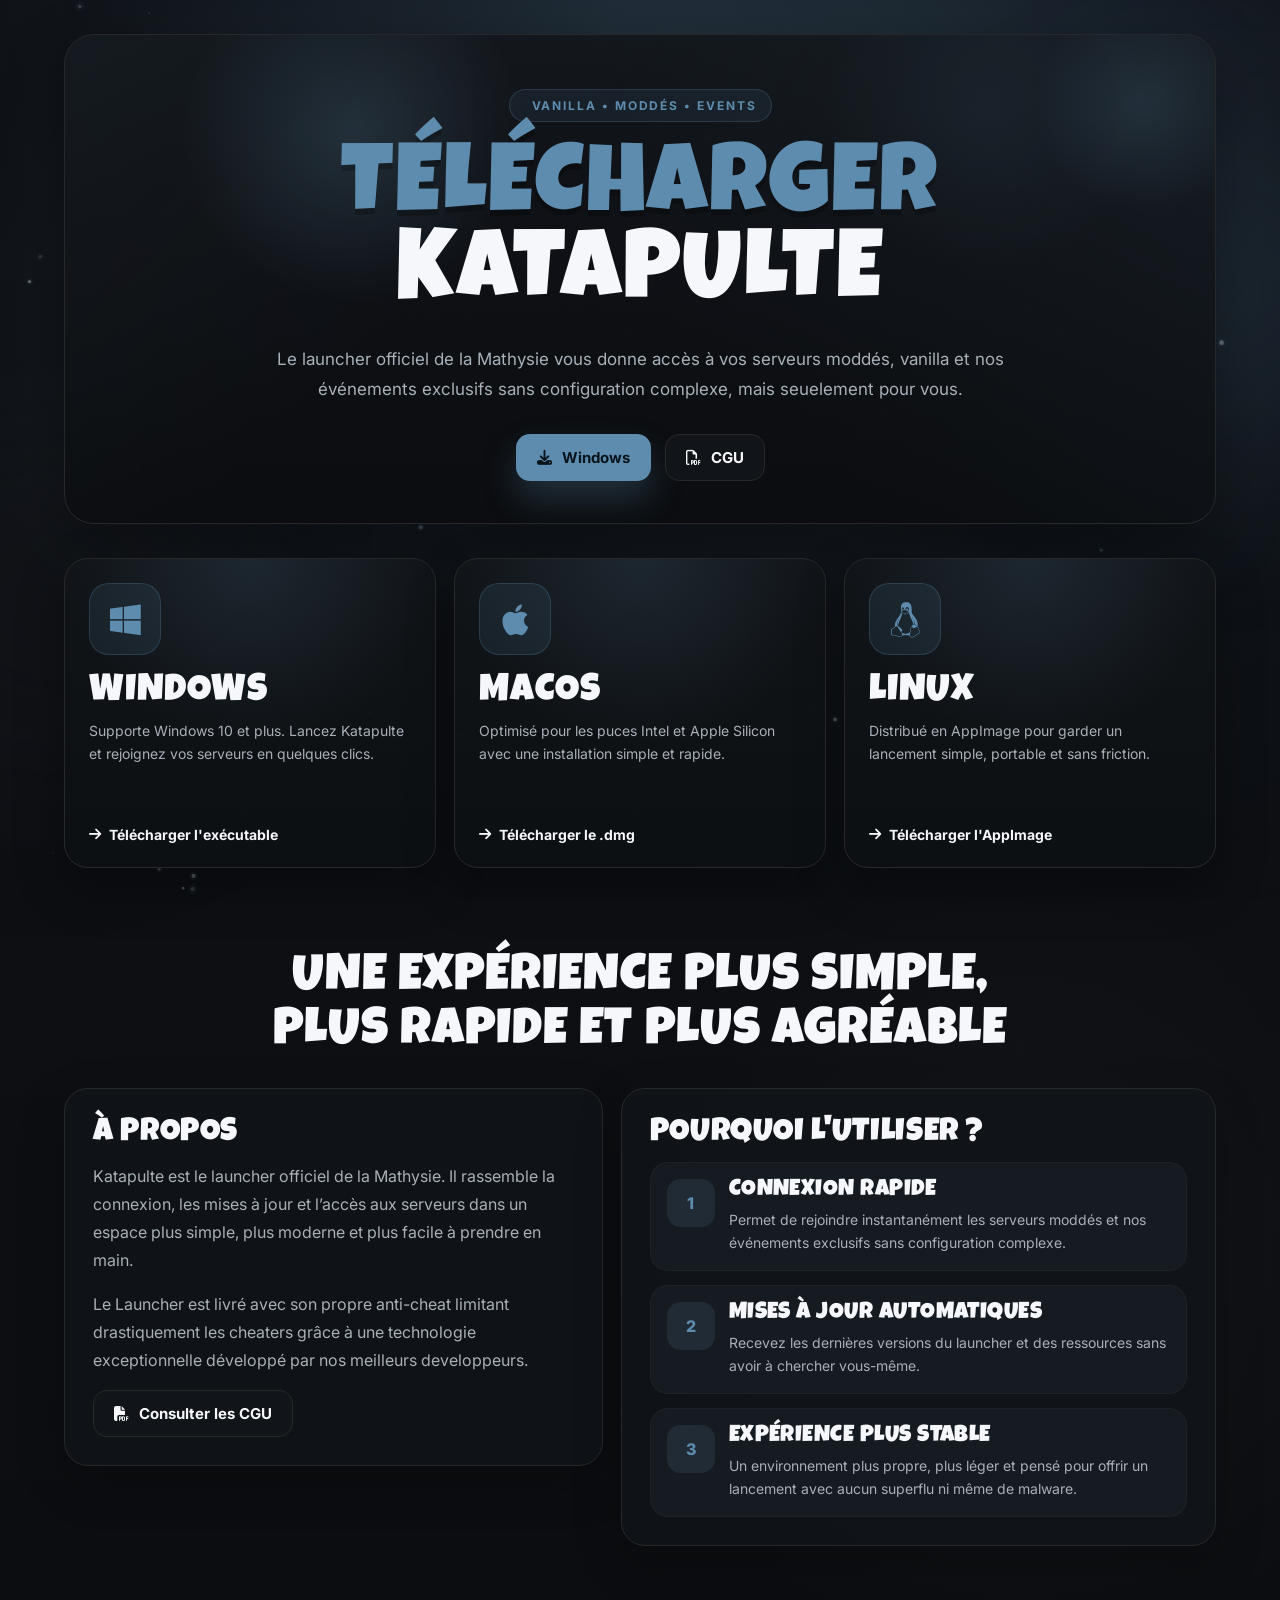
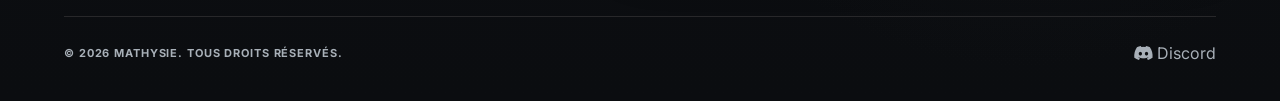
==== kata1.html @ 1b56b328 "Add initial HTML and CSS files for siteKatapult" ====
<!DOCTYPE html>
<html lang="fr">
<head>
    <meta charset="UTF-8">
    <meta name="viewport" content="width=device-width, initial-scale=1.0">
    <title>Télécharger Katapulte - Mathysie</title>
    <link rel="preconnect" href="https://fonts.googleapis.com">
    <link rel="preconnect" href="https://fonts.gstatic.com" crossorigin>
    <link href="https://fonts.googleapis.com/css2?family=Inter:wght@400;500;600;700;800&family=Luckiest+Guy&display=swap" rel="stylesheet">
    <link href="https://cdnjs.cloudflare.com/ajax/libs/font-awesome/6.4.0/css/all.min.css" rel="stylesheet">
    <link rel="stylesheet" href="kata1.css">
</head>
<body>
    <canvas id="sky" aria-hidden="true"></canvas>
    <div class="shell">
        <div class="container">
<!--        <header class="nav">
                <div class="brand"><i class="fa-solid fa-rocket"></i> Mathysie</div>
                <a class="nav-link" href="/"><i class="fa-solid fa-arrow-left"></i> Retour au site</a>
            </header>
-->
            <section class="hero">
                <div class="hero-card">
                    <div class="hero-inner">
                        <div class="hero-badge"><i class="fa-solid fa-sparkles"></i> Vanilla • Moddés • Events</div>
                        <h1 class="hero-title"><span class="accent">Télécharger</span> Katapulte</h1>
                        <p class="hero-lead">Le launcher officiel de la Mathysie vous donne accès à vos serveurs moddés, vanilla et nos événements exclusifs sans configuration complexe, mais seuelement pour vous.</p>
<!--                    <div class="hero-highlights">
                            <span><i class="fa-solid fa-bolt"></i> Lancement rapide</span>
                            <span><i class="fa-solid fa-shield-halberd"></i> Environnement sécurisé</span>
                            <span><i class="fa-solid fa-rocket"></i> Expérience plus fluide</span>
                        </div>
-->
                        <div class="hero-actions">
                            <a class="btn btn-primary" href="/Utils/Katapulte-Windows.exe"><i class="fa-solid fa-download"></i> Windows</a>
                            <a class="btn btn-secondary" href="/Utils/cgu.pdf" target="_blank" rel="noopener"><i class="fa-regular fa-file-pdf"></i> CGU</a>
                        </div>
                    </div>
                </div>
            </section>

            <main class="content">
                <section class="download-grid">
                    <a class="platform-card" href="/Utils/Katapulte-Windows.exe">
                        <div class="platform-top">
                            <div class="platform-icon"><i class="fa-brands fa-windows"></i></div>
                            <h2>Windows</h2>
                            <p>Supporte Windows 10 et plus. Lancez Katapulte et rejoignez vos serveurs en quelques clics.</p>
                        </div>
                        <div class="platform-bottom">
                            <span class="platform-link"><i class="fa-solid fa-arrow-right"></i> Télécharger l'exécutable</span>
                        </div>
                    </a>

                    <a class="platform-card" href="/Utils/Katapulte-Mac.dmg">
                        <div class="platform-top">
                            <div class="platform-icon"><i class="fa-brands fa-apple"></i></div>
                            <h2>macOS</h2>
                            <p>Optimisé pour les puces Intel et Apple Silicon avec une installation simple et rapide.</p>
                        </div>
                        <div class="platform-bottom">
                            <span class="platform-link"><i class="fa-solid fa-arrow-right"></i> Télécharger le .dmg</span>
                        </div>
                    </a>

                    <a class="platform-card" href="/Utils/Katapulte-Linux.AppImage">
                        <div class="platform-top">
                            <div class="platform-icon"><i class="fa-brands fa-linux"></i></div>
                            <h2>Linux</h2>
                            <p>Distribué en AppImage pour garder un lancement simple, portable et sans friction.</p>
                        </div>
                        <div class="platform-bottom">
                            <span class="platform-link"><i class="fa-solid fa-arrow-right"></i> Télécharger l'AppImage</span>
                        </div>
                    </a>
                </section>

                <h2 class="section-title">Une expérience plus simple, plus rapide et plus agréable</h2>

                <section class="feature-layout">
                    <div class="panel">
                        <h3>À propos</h3>
                        <p>Katapulte est le launcher officiel de la Mathysie. Il rassemble la connexion, les mises à jour et l’accès aux serveurs dans un espace plus simple, plus moderne et plus facile à prendre en main.</p>
                        <div style="height:16px"></div>
                        <p>Le Launcher est livré avec son propre anti-cheat limitant drastiquement les cheaters grâce à une technologie exceptionnelle développé par nos meilleurs developpeurs.</p>
                        <div style="height:16px"></div>
                        <a class="btn btn-secondary" href="/Utils/cgu.pdf" target="_blank" rel="noopener"><i class="fa-solid fa-file-pdf"></i> Consulter les CGU</a>
                    </div>

                    <div class="panel">
                        <h3>Pourquoi l'utiliser ?</h3>
                        <ul class="info-list">
                            <li class="info-item">
                                <div class="info-num">1</div>
                                <div>
                                    <h4>Connexion rapide</h4>
                                    <p>Permet de rejoindre instantanément les serveurs moddés et nos événements exclusifs sans configuration complexe.</p>
                                </div>
                            </li>
                            <li class="info-item">
                                <div class="info-num">2</div>
                                <div>
                                    <h4>Mises à jour automatiques</h4>
                                    <p>Recevez les dernières versions du launcher et des ressources sans avoir à chercher vous-même.</p>
                                </div>
                            </li>
                            <li class="info-item">
                                <div class="info-num">3</div>
                                <div>
                                    <h4>Expérience plus stable</h4>
                                    <p>Un environnement plus propre, plus léger et pensé pour offrir un lancement avec aucun superflu ni même de malware.</p>
                                </div>
                            </li>
                        </ul>
                    </div>
                </section>
            </main>

            <footer class="footer">
                <div class="footer-inner">
                    <small>&copy; 2026 Mathysie. Tous droits réservés.</small>
                    <div class="footer-links">
                        <a href="https://discord.gg/kHteSwvJTM" target="_blank" rel="noopener"><i class="fa-brands fa-discord"></i> Discord</a>
                    </div>
                </div>
            </footer>
        </div>
    </div>

    <script>
        const canvas = document.getElementById('sky');
        const ctx = canvas.getContext('2d');
        const prefersReducedMotion = window.matchMedia('(prefers-reduced-motion: reduce)').matches;

        if (!prefersReducedMotion) {
            const stars = [];

            function resetStar(star, width, height, now) {
                const previousX = star.x;
                const previousY = star.y;

                star.x = Math.random() * width;
                star.y = Math.random() * height;

                const biasX = (Math.random() - 0.5) * width * 0.16;
                const biasY = (Math.random() - 0.5) * height * 0.12;
                star.x = Math.min(width - 10, Math.max(10, star.x + biasX));
                star.y = Math.min(height - 10, Math.max(10, star.y + biasY));

                if (Math.abs(star.x - previousX) < width * 0.05 && Math.abs(star.y - previousY) < height * 0.05) {
                    star.x = Math.min(width - 10, Math.max(10, star.x + (Math.random() > 0.5 ? 1 : -1) * width * 0.08));
                    star.y = Math.min(height - 10, Math.max(10, star.y + (Math.random() > 0.5 ? 1 : -1) * height * 0.06));
                }

                star.size = Math.random() * 1.8 + 0.5;
                star.baseAlpha = Math.random() * 0.35 + 0.16;
                star.depth = Math.random() * 0.7 + 0.3;
                star.driftX = Math.random() * 0.8 + 0.2;
                star.driftY = (Math.random() * 0.8 + 0.2) * (Math.random() > 0.5 ? 1 : -1);
                star.phase = Math.random() * Math.PI * 2;
                star.speed = Math.random() * 0.0008 + 0.0004;
                star.birth = now;
                star.ttl = Math.random() * 5000 + 4000;
            }

            function resizeCanvas() {
                const ratio = window.devicePixelRatio || 1;
                canvas.width = window.innerWidth * ratio;
                canvas.height = window.innerHeight * ratio;
                ctx.setTransform(ratio, 0, 0, ratio, 0, 0);

                const count = Math.max(70, Math.floor(window.innerWidth / 16));
                stars.length = 0;

                for (let i = 0; i < count; i += 1) {
                    stars.push({});
                    resetStar(stars[i], window.innerWidth, window.innerHeight, 0);
                }
            }

            function drawSky(now) {
                const width = window.innerWidth;
                const height = window.innerHeight;
                const scrollY = window.scrollY || 0;

                ctx.clearRect(0, 0, width, height);

                const gradient = ctx.createRadialGradient(width * 0.72, height * 0.18, 0, width * 0.72, height * 0.18, Math.max(width, height) * 0.7);
                gradient.addColorStop(0, 'rgba(94, 140, 174, 0.12)');
                gradient.addColorStop(0.45, 'rgba(94, 140, 174, 0.04)');
                gradient.addColorStop(1, 'rgba(7, 10, 14, 0)');
                ctx.fillStyle = gradient;
                ctx.fillRect(0, 0, width, height);

                stars.forEach((star) => {
                    if (now - star.birth > star.ttl) {
                        resetStar(star, width, height, now);
                    }

                    const twinkle = 0.6 + 0.4 * Math.sin(now * star.speed + star.phase);
                    const glow = 0.25 + twinkle * 0.5;
                    const parallaxY = scrollY * star.depth * 0.04;
                    const x = star.x + Math.sin(now * 0.0002 + star.phase) * 10 * star.driftX + Math.sin(scrollY * 0.0014 + star.phase) * 8;
                    const y = star.y + parallaxY + Math.cos(now * 0.00018 + star.phase) * 7 * star.driftY;

                    ctx.beginPath();
                    ctx.arc(x, y, star.size * (0.9 + twinkle * 0.45), 0, Math.PI * 2);
                    ctx.fillStyle = `rgba(255, 255, 255, ${Math.min(0.95, star.baseAlpha * glow * 1.35)})`;
                    ctx.fill();

                    if (star.size > 1.1) {
                        ctx.beginPath();
                        ctx.arc(x, y, star.size * 2.6, 0, Math.PI * 2);
                        ctx.fillStyle = `rgba(94, 140, 174, ${Math.min(0.16, 0.06 * glow + 0.03)})`;
                        ctx.fill();
                    }
                });

                requestAnimationFrame(drawSky);
            }

            resizeCanvas();
            drawSky(0);
            window.addEventListener('resize', resizeCanvas);
        }
    </script>
</body>
</html>
---- kata1.css ----
:root {
    --bg: #0b0d10;
    --panel: #111418;
    --panel-2: #161b21;
    --panel-3: #0f1318;
    --border: #28282A;
    --text: #f5f7fa;
    --muted: #a8b0b8;
    --blue: #5E8CAE;
    --blue-dark: #45708e;
}

* {
    box-sizing: border-box;
}

html {
    scroll-behavior: smooth;
}

html,
body {
    margin: 0;
    padding: 0;
}

@keyframes fadeUp {
    from {
        opacity: 0;
        transform: translateY(12px);
    }
    to {
        opacity: 1;
        transform: translateY(0);
    }
}

@keyframes floatGlow {
    from {
        transform: translate3d(0, 0, 0) scale(1);
    }
    to {
        transform: translate3d(10px, -14px, 0) scale(1.06);
    }
}

body {
    min-height: 100vh;
    color: var(--text);
    font-family: "Inter", "Segoe UI", system-ui, -apple-system, sans-serif;
    background:
        radial-gradient(circle at top, rgba(94, 140, 174, 0.18), transparent 36%),
        radial-gradient(circle at 20% 20%, rgba(94, 140, 174, 0.12), transparent 20%),
        radial-gradient(circle at 80% 75%, rgba(40, 40, 42, 0.26), transparent 24%),
        linear-gradient(180deg, #0f1217 0%, var(--bg) 100%);
    overflow-x: hidden;
}

#sky {
    position: fixed;
    inset: 0;
    z-index: 0;
    pointer-events: none;
    opacity: 1;
}

a {
    color: inherit;
    text-decoration: none;
}

.container {
    position: relative;
    z-index: 1;
    width: 100%;
    max-width: 1200px;
    margin: 0 auto;
    padding: 0 24px;
}

.brand,
h1,
h2,
h3,
h4 {
    font-family: "Luckiest Guy", cursive;
    font-weight: 400;
    letter-spacing: 0.02em;
}

.shell {
    position: relative;
    z-index: 1;
    overflow: hidden;
}

.shell::before,
.shell::after {
    content: "";
    position: fixed;
    pointer-events: none;
    z-index: 0;
    border-radius: 999px;
    filter: blur(110px);
    opacity: 0.8;
}

.shell::before {
    width: 340px;
    height: 340px;
    right: -110px;
    top: 120px;
    background: rgba(94, 140, 174, 0.2);
}

.shell::after {
    width: 280px;
    height: 280px;
    left: -90px;
    top: 52%;
    background: rgba(40, 40, 42, 0.34);
}

.nav {
    position: relative;
    z-index: 2;
    display: flex;
    align-items: center;
    justify-content: space-between;
    gap: 16px;
    padding: 22px 0 10px;
}

.brand {
    display: inline-flex;
    align-items: center;
    gap: 12px;
    font-size: 26px;
    color: var(--text);
}

.brand i {
    color: var(--blue);
    text-shadow: 0 0 20px rgba(94, 140, 174, 0.35);
}

.nav-link {
    display: inline-flex;
    align-items: center;
    gap: 8px;
    padding: 10px 16px;
    border: 1px solid var(--border);
    border-radius: 999px;
    color: var(--muted);
    background: rgba(17, 20, 24, 0.75);
    backdrop-filter: blur(10px);
    transition: transform 0.2s ease, border-color 0.2s ease, color 0.2s ease, background 0.2s ease;
}

.nav-link:hover {
    transform: translateY(-1px);
    border-color: var(--blue);
    color: var(--text);
    background: rgba(17, 20, 24, 0.92);
}

.hero {
    position: relative;
    z-index: 1;
    padding: 34px 0 28px;
}

.hero-card {
    position: relative;
    overflow: hidden;
    border: 1px solid var(--border);
    border-radius: 30px;
    background:
        linear-gradient(135deg, rgba(94, 140, 174, 0.06), transparent 38%),
        linear-gradient(180deg, rgba(17, 20, 24, 0.98), rgba(11, 13, 16, 0.98));
    box-shadow: 0 24px 60px rgba(0, 0, 0, 0.35);
    animation: fadeUp 0.8s ease both;
}

.hero-card::before {
    content: "";
    position: absolute;
    right: -40px;
    top: -40px;
    width: 220px;
    height: 220px;
    background: radial-gradient(circle, rgba(94, 140, 174, 0.18), transparent 70%);
    animation: floatGlow 8s ease-in-out infinite alternate;
    pointer-events: none;
}

.hero-card::after {
    content: "";
    position: absolute;
    inset: 0;
    background:
        radial-gradient(circle at 25% 20%, rgba(94, 140, 174, 0.22), transparent 18%),
        radial-gradient(circle at 80% 15%, rgba(94, 140, 174, 0.08), transparent 16%),
        linear-gradient(225deg, rgba(94, 140, 174, 0.08), transparent 50%);
    pointer-events: none;
}

.hero-inner {
    position: relative;
    z-index: 1;
    padding: 54px 28px 42px;
    text-align: center;
}

.hero-kicker {
    margin: 0 0 18px;
    color: var(--blue);
    text-transform: uppercase;
    letter-spacing: 0.18em;
    font-size: 12px;
    font-weight: 700;
}

.hero-badge {
    display: inline-flex;
    align-items: center;
    gap: 8px;
    margin: 0 auto 26px;
    padding: 8px 14px;
    border: 1px solid rgba(94, 140, 174, 0.24);
    border-radius: 999px;
    background: rgba(94, 140, 174, 0.1);
    color: var(--blue);
    font-size: 12px;
    font-weight: 700;
    letter-spacing: 0.16em;
    text-transform: uppercase;
}

.hero-highlights {
    display: flex;
    flex-wrap: wrap;
    justify-content: center;
    gap: 10px;
    margin-top: 22px;
}

.hero-highlights span {
    display: inline-flex;
    align-items: center;
    gap: 8px;
    padding: 9px 12px;
    border: 1px solid rgba(255, 255, 255, 0.07);
    border-radius: 999px;
    background: rgba(17, 20, 24, 0.55);
    color: var(--muted);
    font-size: 13px;
    backdrop-filter: blur(12px);
    animation: fadeUp 0.7s ease both;
    transition: transform 0.2s ease, border-color 0.2s ease, color 0.2s ease;
}

.hero-highlights span i {
    color: var(--blue);
}

.hero-highlights span:hover {
    transform: translateY(-2px);
    border-color: rgba(94, 140, 174, 0.3);
    color: var(--text);
}

.hero-highlights span:nth-child(2) {
    animation-delay: 0.08s;
}

.hero-highlights span:nth-child(3) {
    animation-delay: 0.16s;
}

.hero-title {
    margin: 0;
    font-size: clamp(3rem, 8vw, 6rem);
    line-height: 0.9;
    text-transform: uppercase;
}

.hero-title span {
    display: inline-block;
    color: var(--text);
    text-shadow: 0 6px 0 rgba(0, 0, 0, 0.22);
}

.hero-title .accent {
    color: var(--blue);
}

.hero-lead {
    max-width: 760px;
    margin: 24px auto 0;
    color: var(--muted);
    font-size: 17px;
    line-height: 1.75;
}

.hero-actions {
    display: flex;
    flex-wrap: wrap;
    justify-content: center;
    gap: 14px;
    margin-top: 30px;
}

.btn {
    display: inline-flex;
    align-items: center;
    gap: 10px;
    padding: 13px 20px;
    border-radius: 14px;
    font-size: 15px;
    font-weight: 700;
    border: 1px solid transparent;
    transition: transform 0.2s ease, border-color 0.2s ease, background 0.2s ease, color 0.2s ease;
}

.btn:hover {
    transform: translateY(-2px);
}

.btn-primary {
    background: var(--blue);
    color: #08131b;
    box-shadow: 0 18px 34px rgba(94, 140, 174, 0.28);
}

.btn-primary:hover {
    background: var(--blue-dark);
}

.btn-secondary {
    background: var(--panel);
    border-color: var(--border);
    color: var(--text);
}

.btn-secondary:hover {
    border-color: var(--blue);
}

.content {
    position: relative;
    z-index: 1;
    padding: 30px 0 70px;
}

.section-title {
    margin: 84px auto 28px;
    max-width: 760px;
    text-align: center;
    font-size: clamp(2.2rem, 4vw, 3.4rem);
    line-height: 1.05;
    text-transform: uppercase;
}

.download-grid {
    display: grid;
    grid-template-columns: repeat(3, minmax(0, 1fr));
    gap: 18px;
    margin-top: -24px;
}

.platform-card {
    position: relative;
    overflow: hidden;
    border: 1px solid var(--border);
    border-radius: 24px;
    background:
        linear-gradient(180deg, rgba(17, 20, 24, 0.98), rgba(13, 16, 19, 0.98));
    min-height: 310px;
    padding: 24px;
    display: flex;
    flex-direction: column;
    justify-content: space-between;
    box-shadow: 0 20px 50px rgba(0, 0, 0, 0.32);
    transition: transform 0.25s ease, border-color 0.25s ease, background 0.25s ease, box-shadow 0.25s ease;
    animation: fadeUp 0.7s ease both;
}

.platform-card:hover {
    transform: translateY(-5px);
    border-color: rgba(94, 140, 174, 0.4);
    background:
        linear-gradient(180deg, rgba(20, 24, 29, 0.98), rgba(13, 16, 19, 0.98));
    box-shadow: 0 18px 40px rgba(0, 0, 0, 0.28);
}

.platform-card:nth-child(2) {
    animation-delay: 0.12s;
}

.platform-card:nth-child(3) {
    animation-delay: 0.24s;
}

.platform-card::before {
    content: "";
    position: absolute;
    inset: 0;
    background: radial-gradient(circle at top, rgba(94, 140, 174, 0.16), transparent 52%);
    pointer-events: none;
}

.platform-top,
.platform-bottom {
    position: relative;
    z-index: 1;
}

.platform-icon {
    width: 72px;
    height: 72px;
    display: grid;
    place-items: center;
    border-radius: 20px;
    background: rgba(94, 140, 174, 0.12);
    border: 1px solid rgba(94, 140, 174, 0.25);
    color: var(--blue);
    font-size: 2.2rem;
    transition: transform 0.2s ease, box-shadow 0.2s ease;
}

.platform-card:hover .platform-icon {
    transform: translateY(-2px) scale(1.02);
    box-shadow: 0 10px 24px rgba(94, 140, 174, 0.16);
}

.platform-card h2 {
    margin: 18px 0 8px;
    font-size: 2.4rem;
    text-transform: uppercase;
}

.platform-card p {
    margin: 0;
    color: var(--muted);
    line-height: 1.65;
    font-size: 14px;
}

.platform-link {
    display: inline-flex;
    align-items: center;
    gap: 8px;
    margin-top: 18px;
    color: var(--text);
    font-weight: 700;
    font-size: 14px;
}

.feature-layout {
    display: grid;
    grid-template-columns: 0.95fr 1.05fr;
    gap: 18px;
    align-items: start;
    margin-top: 18px;
}

.panel {
    border: 1px solid var(--border);
    border-radius: 24px;
    background: rgba(17, 20, 24, 0.92);
    padding: 28px;
    box-shadow: 0 18px 48px rgba(0, 0, 0, 0.22);
    animation: fadeUp 0.75s ease both;
    transition: transform 0.25s ease, border-color 0.25s ease, box-shadow 0.25s ease;
}

.panel:hover {
    transform: translateY(-4px);
    border-color: rgba(94, 140, 174, 0.35);
    box-shadow: 0 24px 56px rgba(0, 0, 0, 0.28);
}

.panel:nth-child(2) {
    animation-delay: 0.12s;
}

.panel h3 {
    margin: 0 0 12px;
    font-size: 2rem;
    text-transform: uppercase;
}

.panel p {
    margin: 0;
    color: var(--muted);
    line-height: 1.75;
}

.info-list {
    display: grid;
    gap: 14px;
    padding: 0;
    margin: 0;
    list-style: none;
}

.info-item {
    display: grid;
    grid-template-columns: 48px 1fr;
    gap: 14px;
    align-items: start;
    padding: 16px;
    border-radius: 18px;
    background: var(--panel-2);
    border: 1px solid rgba(255, 255, 255, 0.03);
    animation: fadeUp 0.65s ease both;
    transition: transform 0.2s ease, border-color 0.2s ease;
}

.info-item:hover {
    transform: translateX(3px);
    border-color: rgba(94, 140, 174, 0.25);
}

.info-item:nth-child(2) {
    animation-delay: 0.08s;
}

.info-item:nth-child(3) {
    animation-delay: 0.16s;
}

.info-num {
    width: 48px;
    height: 48px;
    display: grid;
    place-items: center;
    border-radius: 14px;
    background: rgba(94, 140, 174, 0.14);
    color: var(--blue);
    font-weight: 800;
}

.info-item h4 {
    margin: 0 0 6px;
    font-size: 1.45rem;
    text-transform: uppercase;
}

.info-item p {
    margin: 0;
    color: var(--muted);
    line-height: 1.65;
    font-size: 14px;
}

.footer {
    position: relative;
    z-index: 1;
    border-top: 1px solid var(--border);
    padding: 26px 0 38px;
    color: var(--muted);
}

.footer-inner {
    display: flex;
    align-items: center;
    justify-content: space-between;
    gap: 14px;
    flex-wrap: wrap;
}

.footer small {
    text-transform: uppercase;
    letter-spacing: 0.08em;
    font-weight: 700;
    font-size: 11px;
}

.footer-links {
    display: flex;
    align-items: center;
    gap: 12px;
    flex-wrap: wrap;
}

.footer-links a {
    color: var(--muted);
    transition: color 0.2s ease;
}

.footer-links a:hover {
    color: var(--text);
}

@media (max-width: 960px) {
    .download-grid,
    .feature-layout {
        grid-template-columns: 1fr;
    }

    .hero-inner {
        padding: 44px 20px 36px;
    }

    .platform-card {
        min-height: auto;
    }
}

@media (max-width: 640px) {
    .nav {
        flex-direction: column;
        align-items: flex-start;
    }

    .brand {
        font-size: 22px;
    }

    .hero-title {
        font-size: 3rem;
    }

    .panel,
    .platform-card {
        padding: 20px;
    }
}
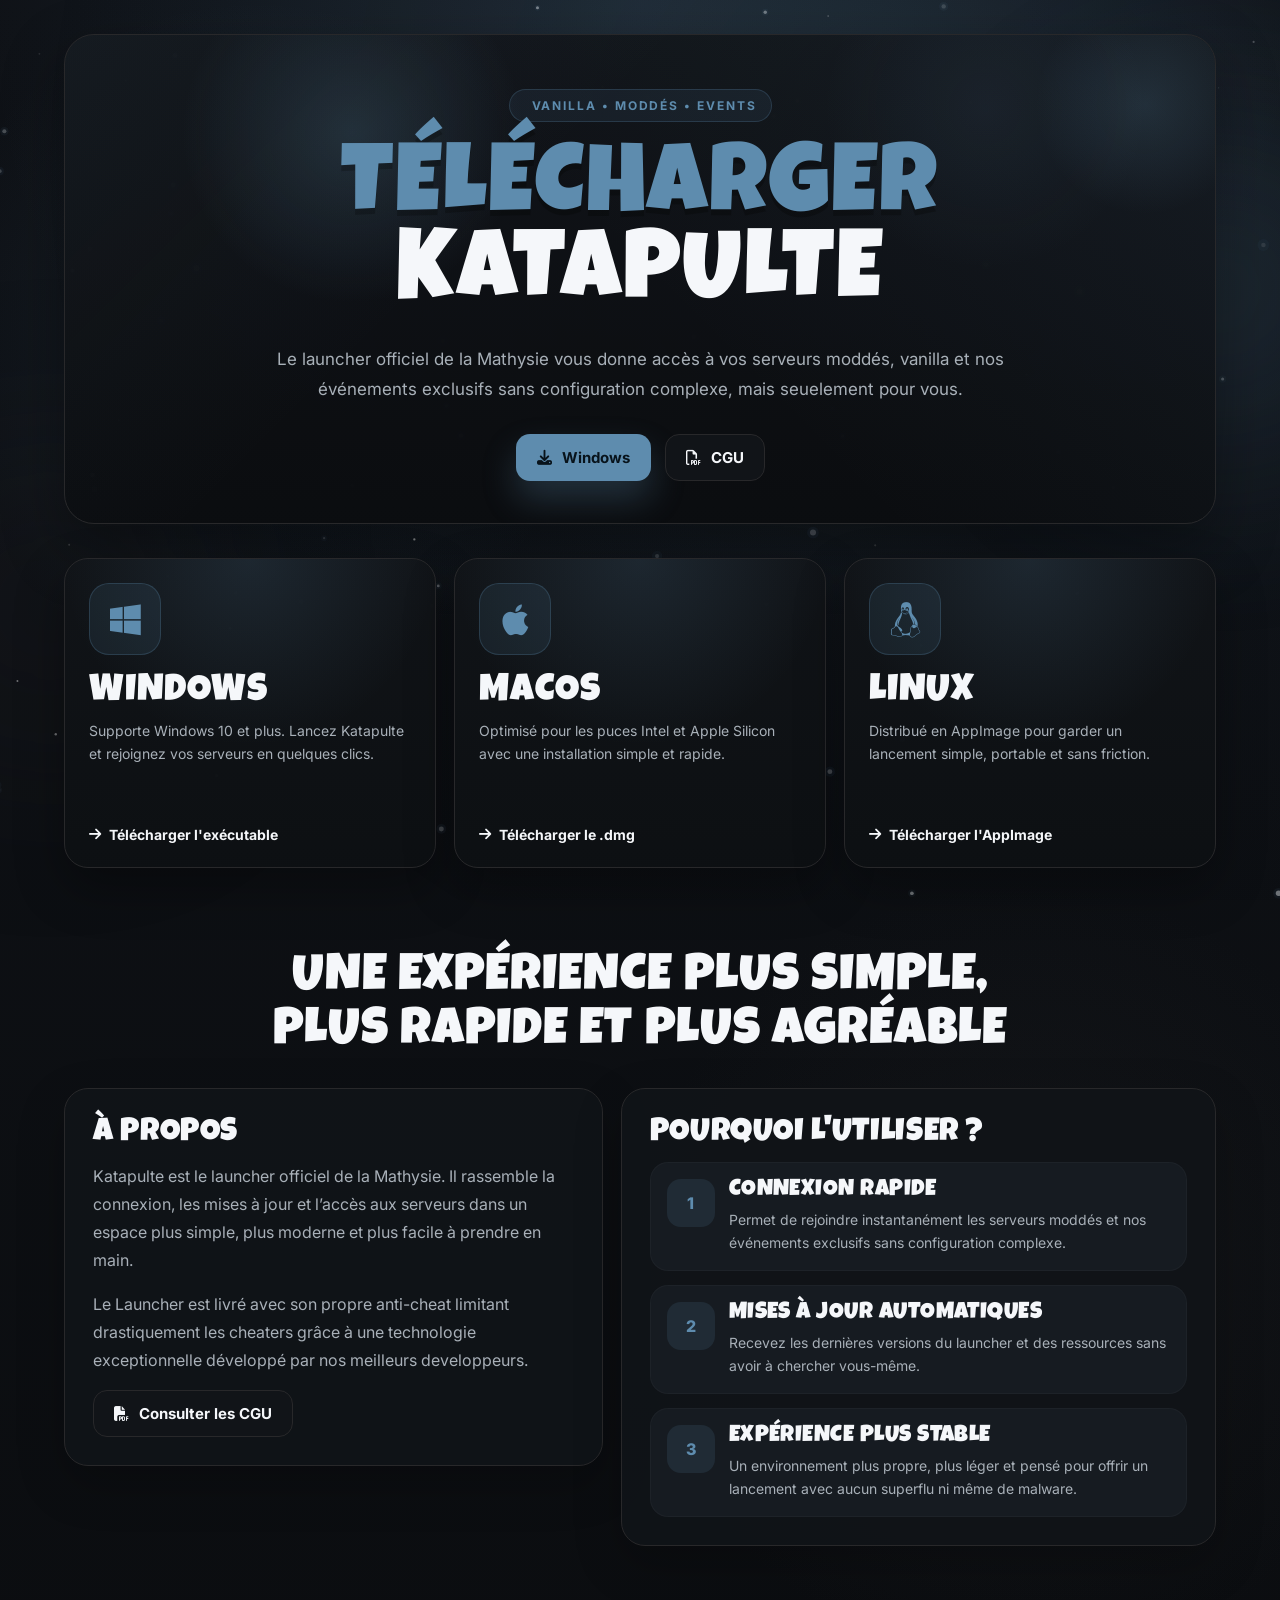
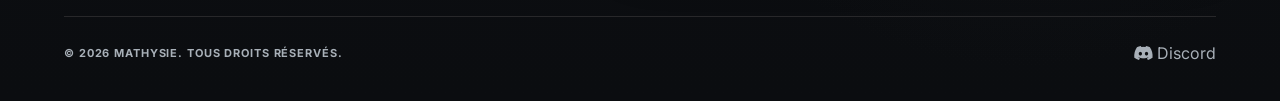
==== commit c6bc8a03: "nouveau look" ====
--- a/kata1.html
+++ b/kata1.html
@@ -45,7 +45,7 @@
                         <div class="platform-top">
                             <div class="platform-icon"><i class="fa-brands fa-windows"></i></div>
                             <h2>Windows</h2>
-                            <p>Supporte Windows 10 et plus. Lancez Katapulte et rejoignez vos serveurs en quelques clics.</p>
+                            <p>Supporte Windows 10 et plus. Lancez Katapulte et rejoignez vos serveurs en quelques clics. </p>
                         </div>
                         <div class="platform-bottom">
                             <span class="platform-link"><i class="fa-solid fa-arrow-right"></i> Télécharger l'exécutable</span>
--- a/kata1.css
+++ b/kata1.css
@@ -620,7 +620,7 @@
     }
 
     .hero-title {
-        font-size: 3rem;
+        font-size: 3rem; 
     }
 
     .panel,
